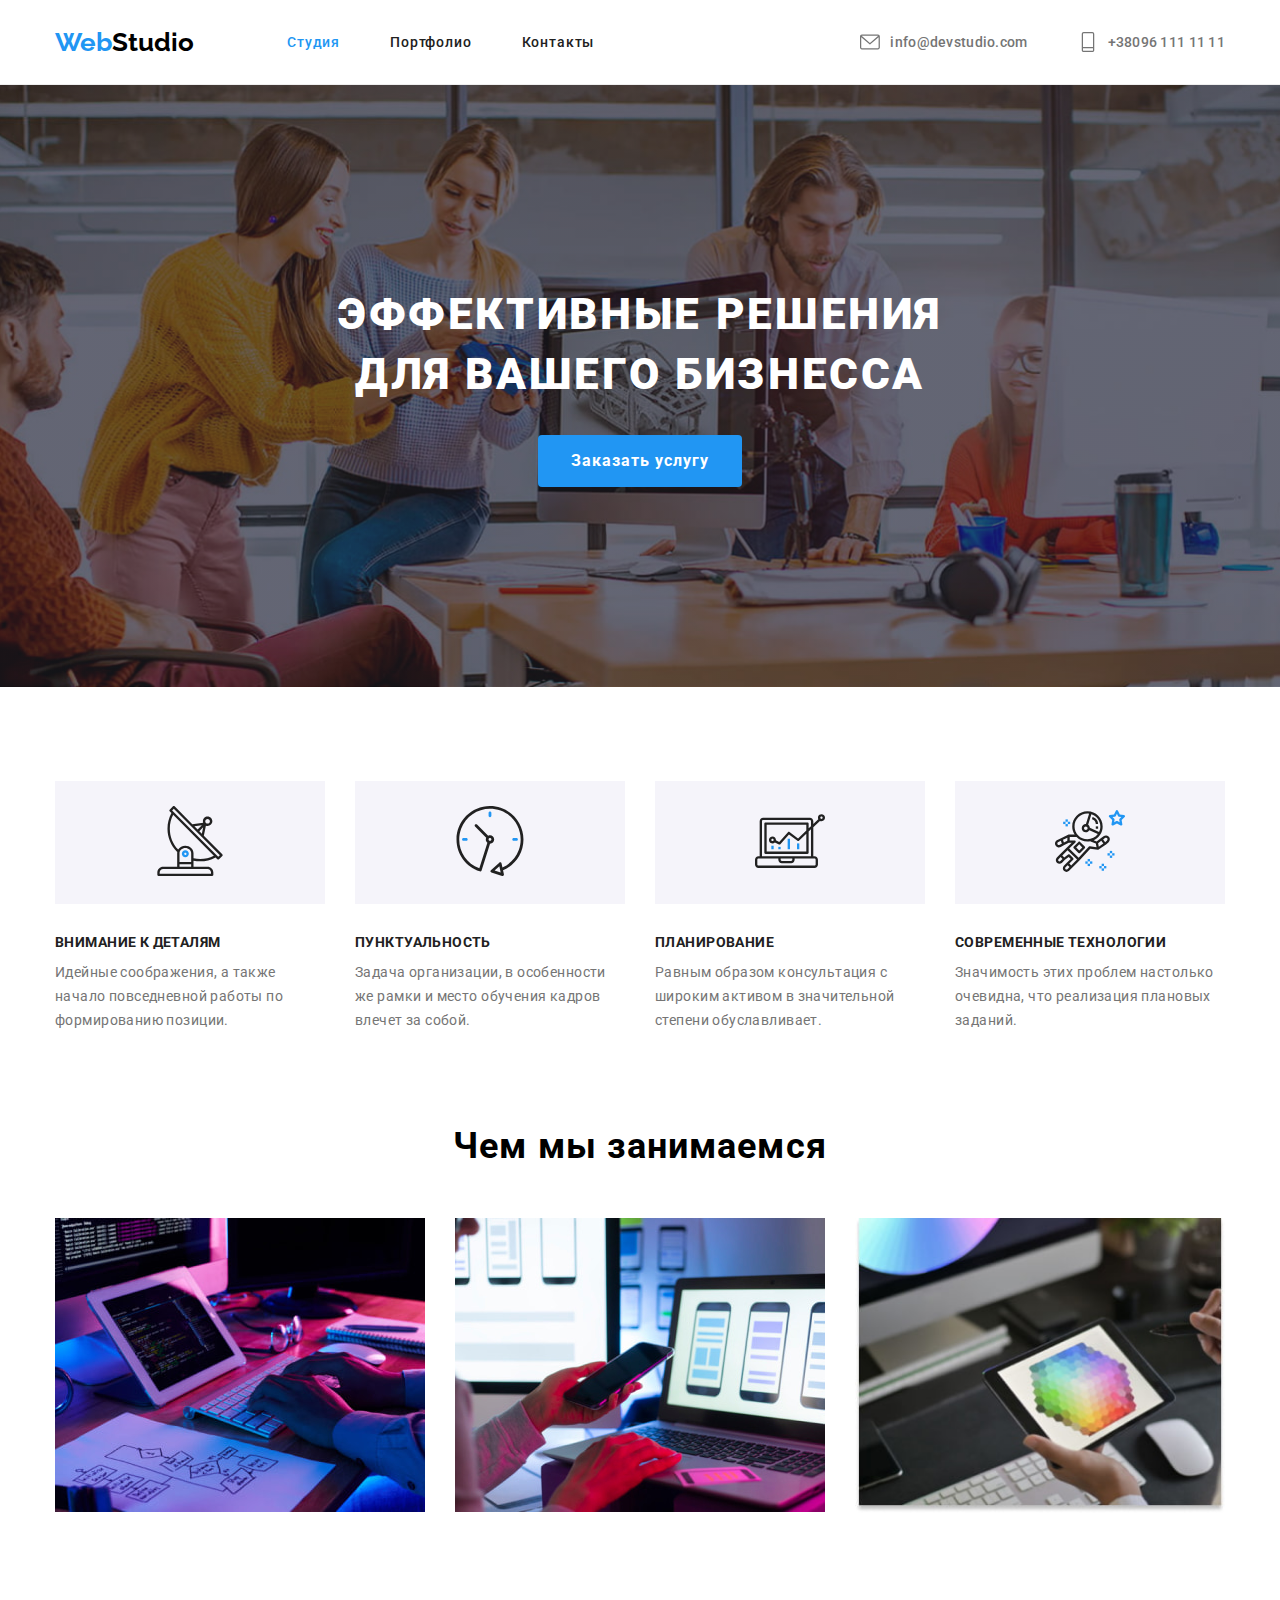
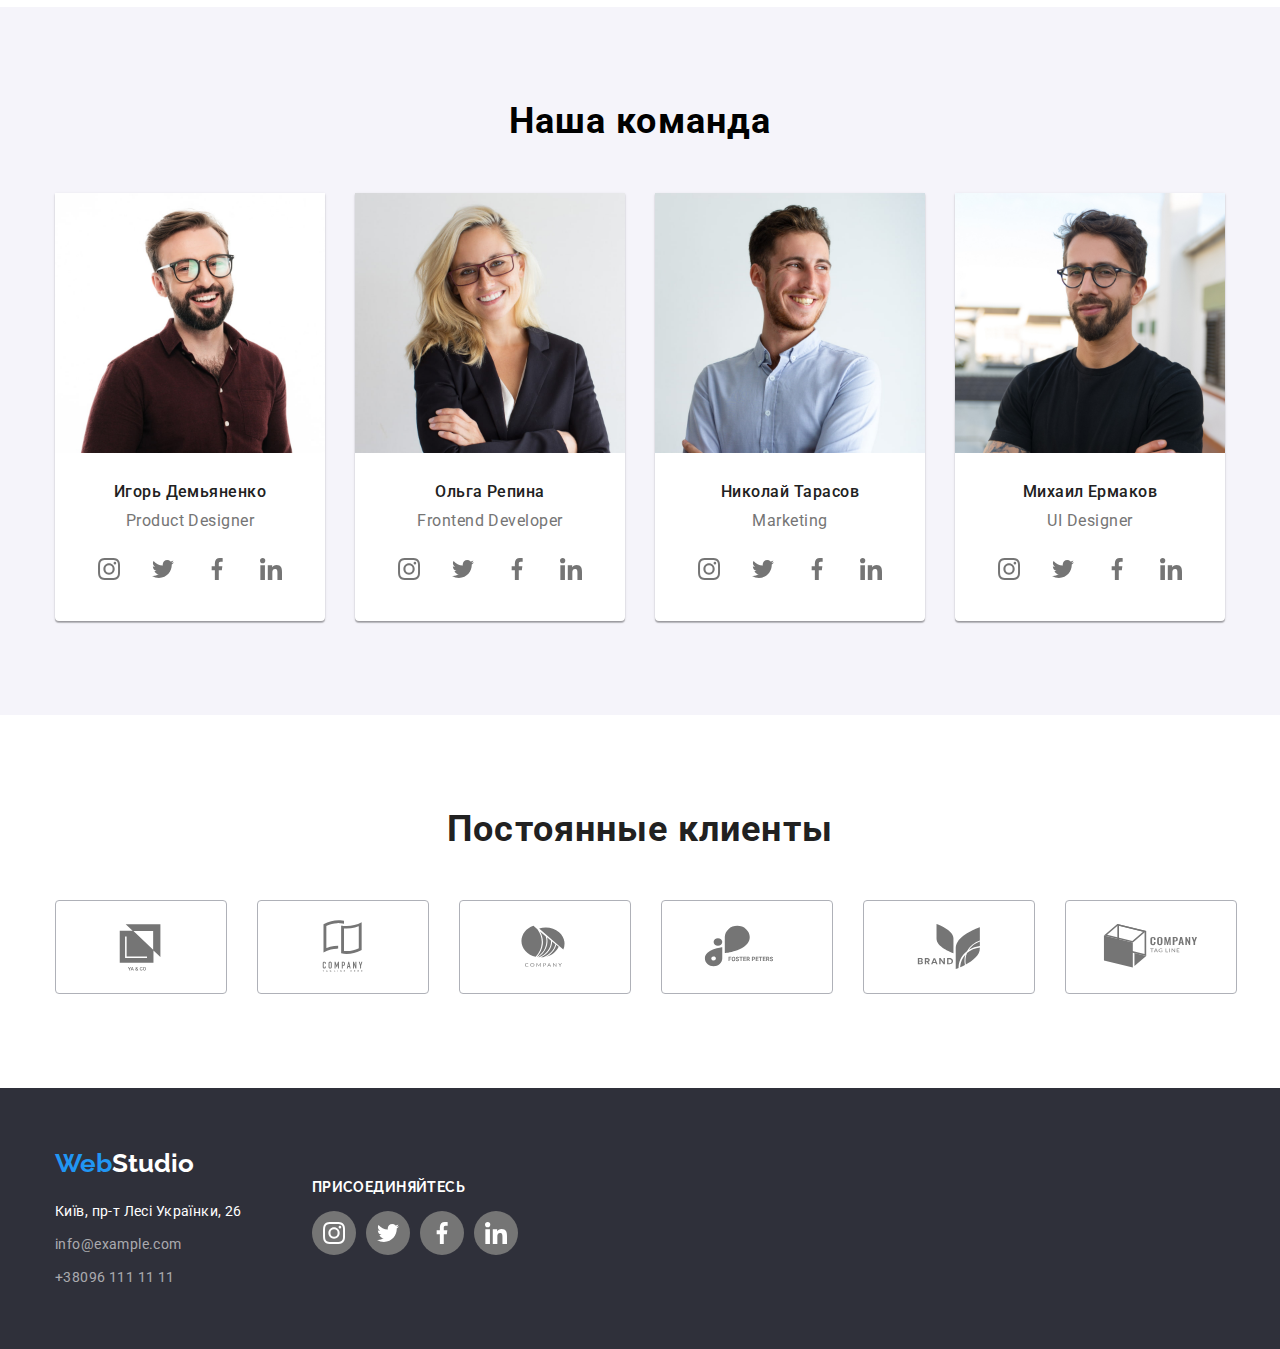
==== index.html @ 3bc52d1e "Initial commit" ====
<!DOCTYPE html>
<html lang="ru">
  <head>
    <meta charset="UTF-8" />
    <meta http-equiv="X-UA-Compatible" content="IE=edge" />
    <meta name="viewport" content="width=device-width, initial-scale=1.0" />
    <title>WebStudio</title>
    <link rel="preconnect" href="https://fonts.googleapis.com" />
    <link rel="preconnect" href="https://fonts.gstatic.com" crossorigin />
    <link
      href="https://fonts.googleapis.com/css2?family=Raleway:wght@700&family=Roboto:wght@400;500;700;900&display=swap"
      rel="stylesheet"
    />
    <link
      rel="stylesheet"
      href="https://cdnjs.cloudflare.com/ajax/libs/modern-normalize/1.1.0/modern-normalize.min.css"
    />
    <link rel="stylesheet" href="./css/style.css" />
  </head>
  <body>
    <header class="header">
      <div class="header-container container">
        <nav class="nav-container">
          <a class="link logo" href="#"
            >Web<span class="logo dark">Studio</span>
          </a>
          <ul class="nav-list list">
            <li>
              <a class="nav-link current link" href="#">Студия</a>
            </li>
            <li>
              <a class="nav-link link" href="./portfolio.html">Портфолио</a>
            </li>
            <li>
              <a class="nav-link link" href="#">Контакты</a>
            </li>
          </ul>
        </nav>
        <ul class="contact-list list">
          <li>
            <a class="contact-link link" href="mailto:info@devstudio.com">
              <svg width="20" height="20">
                <use href="./img/icons.svg#mail"></use>
              </svg>info@devstudio.com</a>
          </li>
          <li>
            <a class="contact-link link" href="tel:+380961111111">
              <svg  width="20" height="20">
                <use href="./img/icons.svg#phone"></use></svg>+38096 111 11 11
              </a>
          </li>
        </ul>
      </div>
    </header>
    <main>
      <section class="hero">
        <div class="container">
          <h1 class="hero-title">Эффективные решения для вашего бизнесса</h1>
          <button class="hero-button" type="button">Заказать услугу</button>
        </div>
      </section>
      <section class="section">
        <div class="container">
          <ul class="collection-list list">
            <li class="collection-list-card">
              <span class="collection-icon">
                <svg width="70" height="70">
                  <use href="./img/icons.svg#antenna"></use></svg></span>
              <h3 class="collection-title">Внимание к деталям</h3>
              <p class="collection-deskript">
                Идейные соображения, а также начало повседневной работы по
                формированию позиции.
              </p>
            </li>
            <li class="collection-list-card">
              <span class="collection-icon">
                <svg width="70" height="70">
                  <use href="./img/icons.svg#clock"></use></svg></span>
              <h3 class="collection-title">Пунктуальность</h3>
              <p class="collection-deskript">
                Задача организации, в особенности же рамки и место обучения
                кадров влечет за собой.
              </p>
            </li>
            <li class="collection-list-card">
              <span class="collection-icon">
                <svg width="70" height="70">
                  <use href="./img/icons.svg#diagram"></use></svg></span>
              <h3 class="collection-title">Планирование</h3>
              <p class="collection-deskript">
                Равным образом консультация с широким активом в значительной
                степени обуславливает.
              </p>
            </li>
            <li class="collection-list-card">
              <span class="collection-icon">
                <svg width="70" height="70">
                  <use href="./img/icons.svg#astronaut"></use></svg></span>
              <h3 class="collection-title">Современные технологии</h3>
              <p class="collection-deskript">
                Значимость этих проблем настолько очевидна, что реализация
                плановых заданий.
              </p>
            </li>
          </ul>
        </div>
      </section>
      <section class="topic section">
        <div class="topic-container container">
          <h2 class="topic-title">Чем мы занимаемся</h2>
          <ul class="topic-list list">
            <li>
              <img
                src="./img/develop.jpg"
                width="370"
                height="294"
                alt="разработка сайтов"
              />
            </li>
            <li>
              <img
                src="./img/app.jpg"
                width="370"
                height="294"
                alt="разработка приложений"/>
            </li>
            <li>
              <img
                src="./img/grafic.jpg"
                width="370"
                height="294"
                alt="графика"
              />
            </li>
          </ul>
        </div>
      </section>
      <section class="tim section">
        <div class="container">
          <h2 class="topic-title">Наша команда</h2>
          <ul class="tim-list list">
            <li class="tim-card">
              <img
                src="./img/demyanenko.jpg"
                width="270"
                height="260"
                alt="Демьяненко"/>
              <div class="tim-wrap">
                <h3 class="title">Игорь Демьяненко</h3>
                <p class="text">Product Designer</p>
                <ul class="icons list">
                  <li>
                    <a
                      class="social-icons link"
                      href="#"
                      target="_blank"
                      rel="noopener noreferrer"
                      aria-label="instagram">
                      <svg width="22" height="22">
                        <use href="./img/icons.svg#instagram"></use>
                      </svg>
                    </a>
                  </li>
                  <li>
                    <a
                      class="social-icons link"
                      href="#"
                      target="_blank"
                      rel="noopener noreferrer"
                      aria-label="twitter">
                      <svg width="22" height="22">
                        <use href="./img/icons.svg#twitter"></use>
                      </svg>
                    </a>
                  </li>
                  <li>
                    <a
                      class="social-icons link"
                      href="#"
                      target="_blank"
                      rel="noopener noreferrer"
                      aria-label="facebook">
                      <svg width="22" height="22">
                        <use href="./img/icons.svg#facebook"></use>
                      </svg>
                    </a>
                  </li>
                  <li>
                    <a
                      class="social-icons link"
                      href="#"
                      target="_blank"
                      rel="noopener noreferrer"
                      aria-label="linkedin">
                      <svg width="22" height="22">
                        <use href="./img/icons.svg#linkedin"></use>
                      </svg>
                    </a>
                  </li>
                </ul>
              </div>
            </li>
            <li class="tim-card">
              <img
                src="./img/repina.jpg"
                width="270"
                height="260"
                alt="Репина"/>
              <div class="tim-wrap">
                <h3 class="title">Ольга Репина</h3>
                <p class="text">Frontend Developer</p>
                <ul class="icons list">
                  <li>
                    <a
                      class="social-icons link"
                      href="#"
                      target="_blank"
                      rel="noopener noreferrer"
                      aria-label="instagram">
                      <svg width="22" height="22">
                        <use href="./img/icons.svg#instagram"></use>
                      </svg>
                    </a>
                  </li>
                  <li>
                    <a
                      class="social-icons link"
                      href="#"
                      target="_blank"
                      rel="noopener noreferrer"
                      aria-label="twitter">
                      <svg width="22" height="22">
                        <use href="./img/icons.svg#twitter"></use>
                      </svg>
                    </a>
                  </li>
                  <li>
                    <a
                      class="social-icons link"
                      href="#"
                      target="_blank"
                      rel="noopener noreferrer"
                      aria-label="facebook">
                      <svg width="22" height="22">
                        <use href="./img/icons.svg#facebook"></use>
                      </svg>
                    </a>
                  </li>
                  <li>
                    <a
                      class="social-icons link"
                      href="#"
                      target="_blank"
                      rel="noopener noreferrer"
                      aria-label="linkedin">
                      <svg width="22" height="22">
                        <use href="./img/icons.svg#linkedin"></use>
                      </svg>
                    </a>
                  </li>
                </ul>
              </div>
            </li>
            <li class="tim-card">
              <img
                src="./img/tarasov.jpg"
                width="270"
                height="260"
                alt="Тарасов"/>
              <div class="tim-wrap">
                <h3 class="title">Николай Тарасов</h3>
                <p class="text">Marketing</p>
                <ul class="icons list">
                  <li>
                    <a
                      class="social-icons link"
                      href="#"
                      target="_blank"
                      rel="noopener noreferrer"
                      aria-label="instagram">
                      <svg width="22" height="22">
                        <use href="./img/icons.svg#instagram"></use>
                      </svg>
                    </a>
                  </li>
                  <li>
                    <a
                      class="social-icons link"
                      href="#"
                      target="_blank"
                      rel="noopener noreferrer"
                      aria-label="twitter">
                      <svg width="22" height="22">
                        <use href="./img/icons.svg#twitter"></use>
                      </svg>
                    </a>
                  </li>
                  <li>
                    <a
                      class="social-icons link"
                      href="#"
                      target="_blank"
                      rel="noopener noreferrer"
                      aria-label="facebook">
                      <svg width="22" height="22">
                        <use href="./img/icons.svg#facebook"></use>
                      </svg>
                    </a>
                  </li>
                  <li>
                    <a
                      class="social-icons link"
                      href="#"
                      target="_blank"
                      rel="noopener noreferrer"
                      aria-label="linkedin">
                      <svg width="22" height="22">
                        <use href="./img/icons.svg#linkedin"></use>
                      </svg>
                    </a>
                  </li>
                </ul>
              </div>
            </li>
            <li class="tim-card">
              <img
                src="./img/ermakov.jpg"
                width="270"
                height="260"
                alt="Ермаков"/>
              <div class="tim-wrap">
                <h3 class="title">Михаил Ермаков</h3>
                <p class="text">UI Designer</p>
                <ul class="icons list">
                  <li>
                    <a
                      class="social-icons link"
                      href="#"
                      target="_blank"
                      rel="noopener noreferrer"
                      aria-label="instagram">
                      <svg width="22" height="22">
                        <use href="./img/icons.svg#instagram"></use>
                      </svg>
                    </a>
                  </li>
                  <li>
                    <a
                      href="#"
                      target="_blank"
                      class="link social-icons"
                      rel="noopener noreferrer"
                      aria-label="twitter">
                      <svg width="22" height="22">
                        <use href="./img/icons.svg#twitter"></use>
                      </svg>
                    </a>
                  </li>
                  <li>
                    <a
                      href="#"
                      target="_blank"
                      class="link social-icons"
                      rel="noopener noreferrer"
                      aria-label="facebook">
                      <svg width="22" height="22">
                        <use href="./img/icons.svg#facebook"></use></svg></a>
                  </li>
                  <li>
                    <a
                      href="#"
                      target="_blank"
                      class="link social-icons"
                      rel="noopener noreferrer"
                      aria-label="linkedin"
                      ><svg width="22" height="22">
                        <use href="./img/icons.svg#linkedin"></use>
                      </svg>
                    </a>
                  </li>
                </ul>
              </div>
            </li>
          </ul>
        </div>
      </section>
      <section class="section">
        <div class="container">
          <h2 class="clients-title">Постоянные клиенты</h2>
          <ul class="clients list">
            <li class="clients-card">
              <a
                class="clients-icon link"
                href="#"
                target="_blank"
                rel="noopener noreferrer"
                aria-label="logo-1"
                ><svg width="106" height="60">
                  <use href="./img/icons.svg#logo-1"></use></svg></a>
            </li>
            <li class="clients-card">
              <a
                class="clients-icon link"
                href="#"
                target="_blank"
                rel="noopener noreferrer"
                aria-label="logo-2"
                ><svg width="106" height="60">
                  <use href="./img/icons.svg#logo-2"></use></svg></a>
            </li>
            <li class="clients-card">
              <a
                class="clients-icon link"
                href="#"
                target="_blank"
                rel="noopener noreferrer"
                aria-label="logo-3"
                ><svg width="106" height="60">
                  <use href="./img/icons.svg#logo-3"></use>
                </svg>
              </a>
            </li>
            <li class="clients-card">
              <a
                class="clients-icon link"
                href="#"
                target="_blank"
                rel="noopener noreferrer"
                aria-label="logo-4"
                ><svg width="106" height="60">
                  <use href="./img/icons.svg#logo-4"></use></svg></a>
            </li>
            <li class="clients-card">
              <a
                class="clients-icon link"
                href="#"
                target="_blank"
                rel="noopener noreferrer"
                aria-label="logo-5"
                ><svg width="106" height="60">
                  <use href="./img/icons.svg#logo-5"></use>
                </svg>
              </a>
            </li>
            <li class="clients-card">
              <a
                class="clients-icon link"
                href="#"
                target="_blank"
                rel="noopener noreferrer"
                aria-label="logo-6"
                ><svg width="106" height="60">
                  <use href="./img/icons.svg#logo-6"></use></svg></a>
            </li>
          </ul>
        </div>
      </section>
    </main>
    <footer class="footer section">
      <div class="container">
        <a class="link logo" href="#"
          >Web<span class="logo light">Studio</span>
        </a>
        <div class="footer-wrap">
          <address class="address">
            <ul class="list">
              <li class="address-collection">
                <a
                  class="address-link accent link"
                  href="https://goo.gl/maps/NY9jB76HG3i3NCJy5"
                  rel="noreferrer noopener nofollow"
                  target="_blank"
                  >Київ, пр-т Лесі Українки, 26
                </a>
              </li>
              <li class="address-collection">
                <a class="address-link link" href="mailto:info@example.com"
                  >info@example.com
                </a>
              </li>
              <li class="address-collection">
                <a class="address-link link" href="tel:+380991111111"
                  >+38096 111 11 11
                </a>
              </li>
            </ul>
          </address>
          <div class="footer-wrap-right">
            <h2 class="footer-title">Присоединяйтесь</h2>
            <ul class="icons list">
              <li>
                <a
                  class="social-icons icons-footer link"
                  href="#"
                  target="_blank"
                  rel="noopener noreferrer"
                  aria-label="instagram">
                  <svg width="22" height="22">
                    <use href="./img/icons.svg#instagram"></use>
                  </svg>
                </a>
              </li>
              <li>
                <a
                  class="social-icons icons-footer link"
                  href="#"
                  target="_blank"
                  rel="noopener noreferrer"
                  aria-label="twitter">
                  <svg width="22" height="22">
                    <use href="./img/icons.svg#twitter"></use>
                  </svg>
                </a>
              </li>
              <li>
                <a
                  class="social-icons icons-footer link"
                  href="#"
                  target="_blank"
                  rel="noopener noreferrer"
                  aria-label="facebook">
                  <svg width="22" height="22">
                    <use href="./img/icons.svg#facebook"></use>
                  </svg>
                </a>
              </li>
              <li>
                <a
                  class="social-icons icons-footer link"
                  href="#"
                  target="_blank"
                  rel="noopener noreferrer"
                  aria-label="linkedin">
                  <svg width="22" height="22">
                    <use href="./img/icons.svg#linkedin"></use>
                  </svg>
                </a>
              </li>
            </ul>
          </div>
        </div>
      </div>
    </footer>
  </body>
</html>
---- css/style.css ----
:root {
  --main-font: "Roboto", "sans-serif";
  --secondary-font: "Raleway";
  --color-blue: #2196f3;
  --hover-color-blue: #188ce8;
  --text-color-black: #212121;
  --text-color-wight: #ffffff;
  --background-color-darck: #2f303a;
  --background-light: #f5f4fa;
  --text-color-gray: #757575;
  --logo-color-darck: #000000;
  --address-text-color: rgba(255, 255, 255, 0.6);
  --border-color: #eeeeee;
  --border-color-gray:#AFB1B8;
  --linear-gradient: rgba(47, 48, 58, 0.4);
}
*,
*::before,
*::after {
 box-sizing:border-box;
}
html {
  box-sizing:inherit;
}
h1,
h2,
h3,
h4,
p {
  margin: 0;
}

ul,
ol {
  padding: 0;
  margin: 0;
}
img {
  display: block;
  max-width: 100%;
  height: auto;
}
body {
  font-family: var(--main-font);
  /* color: var(--text-color-black); */
  font-style: normal;
  font-size: 14px;
}
.link {
  text-decoration: none;
}
.link:hover {
  color: var(--color-blue);
  fill: var(--color-blue);
}
.nav-link {
  display: block;
  padding: 32px 0;
  color: var(--text-color-black);
  font-weight: 500;
  font-size: 14px;
  line-height: calc(16 / 14);
  letter-spacing: 0.06em;
}
.nav-link.current {
  color: var(--color-blue);
}
.nav-linkcurrent::before {
  display: block;
  width: 100%;
  height: 4px;
  border-radius: 4em;
}
.nav-list {
  display: flex;
  gap: 50px;
}
.logo {
  font-family: var(--secondary-font);
  font-weight: 700;
  font-size: 26px;
  line-height: 1.19;
  color: var(--color-blue);
}
.contact-link {
  display: flex;
  align-items: center;
  gap: 10px;
  padding: 32px 0;
  font-weight: 500;
  font-size: 14px;
  line-height: calc(16 / 14);
  letter-spacing: 0.02em;
  color: var(--text-color-gray);
  fill: var(--text-color-gray);
}
.dark {
  color: var(--logo-color-darck);
}
.dark:hover {
  color: var(--logo-color-darck);
}
.light {
  color: var(--text-color-wight);
}
.list {
  list-style-type: none;
}
.contact-list {
  display: flex;
  gap: 50px;
}
.item {
  line-height: 2;
  color: var(--text-color-grey);
}
.hero {
  background-image:linear-gradient(to right, rgba(47, 48, 58, 0.4), rgba(47, 48, 58, 0.4)), url(../img/buground_img.jpg);
  background-position: center;
  background-size: cover;
  background-repeat: no-repeat;
  background-color: var(--background-color-darck);
  color: var(--text-color-wight);
  margin: 0 auto;
  padding: 200px 0;
  max-width: 1600px;
  text-align: center;
}
.hero-title {
  margin-left: auto;
  margin-right: auto;
  width: 696px;
  margin-bottom: 0%;
  font-weight: 900;
  font-size: 44px;
  line-height: 1.36;
  letter-spacing: 0.06em;
  text-transform: uppercase;
}
.hero-button {
  margin-top: 30px;
  padding: 10px 32px;
  background-color: var(--color-blue);
  color: var(--text-color-wight);
  font-family: inherit;
  font-weight: 700;
  font-size: 16px;
  line-height: calc(30 / 16);
  letter-spacing: 0.06em;
  border: 1px solid transparent;
  border-radius: 4px;
  cursor: pointer;
}
button:hover {
  background-color: var(--hover-color-blue);
  color: var(--text-color-wight);
}
.section {
  padding: 94px 0;
}
.collection-list {
  display: flex;
  gap: 30px;
}
.collection-icon {
  display: block;
  align-content: center;
  background-color:var(--background-light);
  padding: 25px 100px;
}
.collection-title {
  margin-top: 30px;
  font-size: 14px;
  line-height: calc(16 / 14);
  letter-spacing: 0.03em;
  color: var(--text-color-black);
  text-transform: uppercase;
}
.collection-list-card {
  width: 270px;
}
.selection {
  padding: 6px 22px;
  background-color: var(--background-light);
  color: var(--text-color-black);
  font-weight: 500;
  font-size: 16px;
  line-height: calc(26 / 16);
  letter-spacing: 0.03em;
  border-radius: 4px;
  cursor: pointer;
  border-color: transparent;
}
.selection:hover {
  background-color: var(--background-light);
  color: var(--text-color-black);
  filter: drop-shadow(0px 4px 4px rgba(0, 0, 0, 0.25));
}
.selection:focus {
  background-color: var(--hover-color-blue);
  color: var(--text-color-wight);
}
.collection-deskript {
  color: var(--text-color-gray);
  margin-top: 10px;
  text-align: left;
  font-size: 14px;
  line-height: calc(24 / 14);
  letter-spacing: 0.03em;
}
.text {
  margin-top: 10px;
  color: var(--text-color-gray);
  font-size: 16px;
  line-height: 1.18;
  letter-spacing: 0.03em;
  text-align: center;
}
.topic {
  padding-top: 0;
}
.topic-title {
  text-align: center;
  font-size: 36px;
  line-height: 1.16;
  letter-spacing: 0.03em;
}
.topic-list {
  margin-top: 50px;
  display: flex;
  gap: 30px;
}
.topic-container {
  display: flex;
  justify-content: center;
  flex-wrap: wrap;
}
.tim {
  background-color: var(--background-light);
}
.tim-list {
  display: flex;
  margin-top: 50px;
  gap: 30px;
}
.tim-card {
  width: 270px;
  background-color: var(--text-color-wight);
  box-shadow: 0px 1px 3px rgba(0, 0, 0, 0.12), 0px 1px 1px rgba(0, 0, 0, 0.14),
    0px 2px 1px rgba(0, 0, 0, 0.2);
  border-radius: 0px 0px 4px 4px;
}
.tim-wrap {
  padding: 30px 10px;
}
.title {
  font-weight: 500;
  font-size: 16px;
  line-height: 1.18;
  color: var(--text-color-black);
  text-align: center;
  letter-spacing: 0.03em;
}
.visually-hidden {
  position: absolute;
  width: 1px;
  height: 1px;
  margin: -1px;
  border: 0;
  padding: 0;
  white-space: nowrap;
  clip-path: inset(100%);
  clip: rect(0 0 0 0);
  overflow: hidden;
}
.footer {
  background-color: var(--background-color-darck);
  padding: 60px 0;
}
.address {
  font-style: normal;
  margin-top: 20px;
}
.address-link {
  color: var(--address-text-color);
  font-size: 14px;
  line-height: calc(24 / 14);
  letter-spacing: 0.03em;
}
.accent {
  color: var(--text-color-wight);
}
.address-collection {
  margin-bottom: 9px;
}
.address-collection:last-child {
  margin-bottom: 0px;
}
.project-wrap {
  width: 370px;
}

.project-card {
  margin-top: 0;
  padding: 20px 24px;
  border: 1px solid var(--border-color);
  border-top: 0;
}
.project-wrap:hover {
  box-shadow: 0px 4px 4px rgba(0, 0, 0, 0.25);
}
.project-title {
  font-weight: 700;
  font-size: 18px;
  line-height: calc(36 / 18);
  letter-spacing: 0.06em;
  color: var(--text-color-black);
}
.project-descript {
  margin-top: 4px;
  font-size: 16px;
  line-height: calc(30 / 16);
  letter-spacing: 0.03em;
  color: var(--text-color-gray);
}
.project-collection {
  margin-top: 50px;
  display: flex;
  flex-wrap: wrap;
  gap: 30px;
}
.container {
  width: 1200px;
  margin: 0 auto;
  padding-left: 15px;
  padding-right: 15px;
}
.header {
  border-bottom: 1px solid var(--border-color);
}
.header-container {
  display: flex;
  justify-content: space-between;
  align-items: center;
}
.nav-container {
  align-items: center;
  display: flex;
  gap: 93px;
}
.selection-list {
  display: flex;
  justify-content: center;
  gap: 8px;
}
/* icons */
.icons {
  display:
  flex;
  margin-top: 16px;
  align-items: center;
  justify-content: center;
  gap: 10px;
  /* margin: 16px 32px 30px; */
}
.social-icons {
  display: flex;
  align-items: center;
  justify-content: center;
  width: 44px;
  height: 44px;
  background-color: var(--text-color-wight);
  border-color: transparent;
  border-radius: 50%;
  fill: var(--text-color-gray);
}
.social-icons:hover {
  background-color:var(--color-blue);
  fill: var(--background-light)
}
.social-icons:focus {
  background-color:var(--color-blue);
  fill: var(--background-light)
}
.clients {
  margin-top: 50px;
  display: flex;
  /*align-items: center;*/
  /* justify-content: center; */
  /*justify-content: space-between;*/
  gap: 30px;
}
.clients-title {
  text-align: center;
  font-size: 36px;
  line-height: 1.16;
  letter-spacing: 0.03em;
  color: var(--text-color-black);
}
.clients-icon {
  display: flex;
  width: 170px;
  height: 92px;
  align-items: center;
  justify-content: center;
  /*display: block;
  padding: 16px 32px;*/
  fill: var(--text-color-gray);
}
.clients-icon:hover {
  fill: var(--color-blue);
}
.clients-icon:focus {
  fill: var(--color-blue);
}
.clients-card {
  /*padding: 16px 32px;*/
  border: 1px solid var(--border-color-gray);
  border-radius: 4px;
}
.clients-card:hover {
  border-color: var(--color-blue);
}
.clients-card:focus {
  border-color: var(--color-blue)
}
.footer-title {
  font-family: var(--secondary-font);
  color: var(--text-color-wight);
  text-transform: uppercase;
  font-size: 14px;
  line-height: calc(16/14);
  letter-spacing: 0.03em;
  
}
.footer-wrap {
  display: flex;
  gap: 70px;
}
.footer-wrap-right {
  padding-top: 1;
}
.icons-footer {
  background-color: var(--text-color-gray);
  fill: var(--text-color-wight);
 }
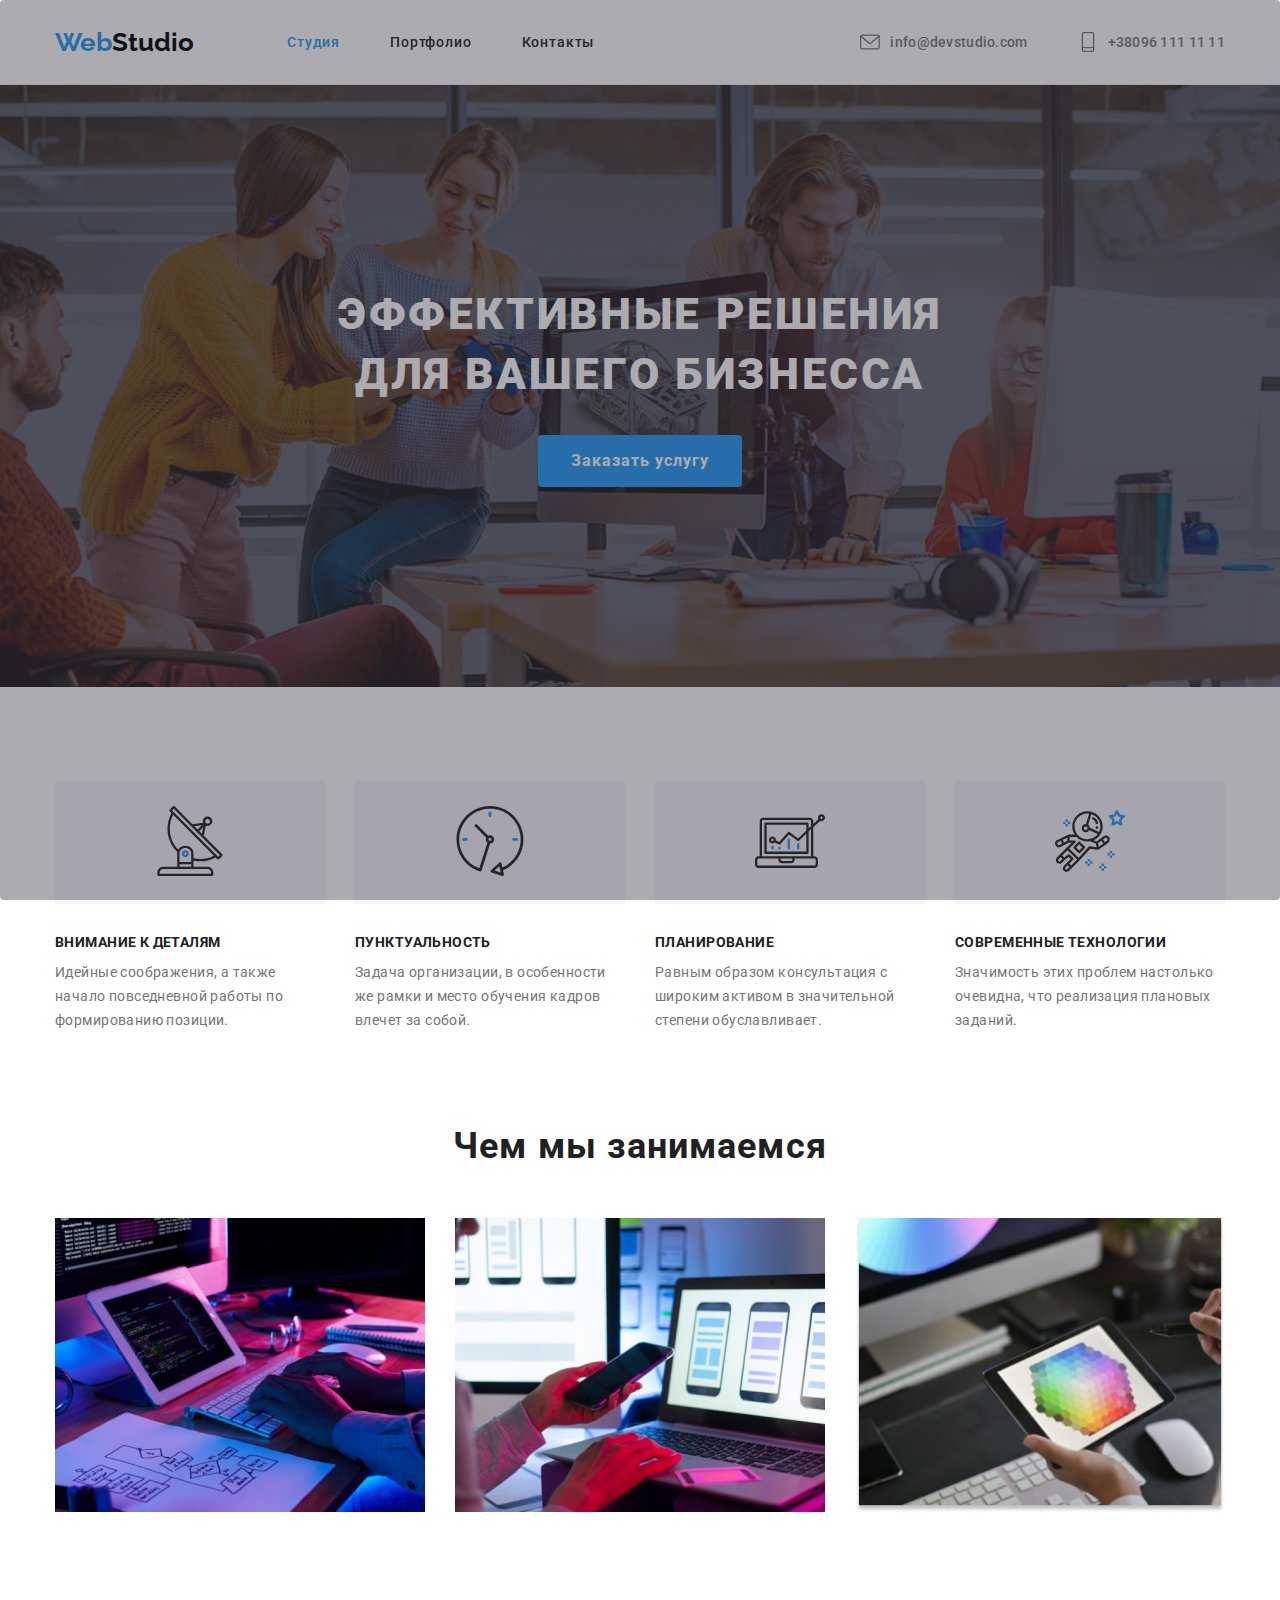
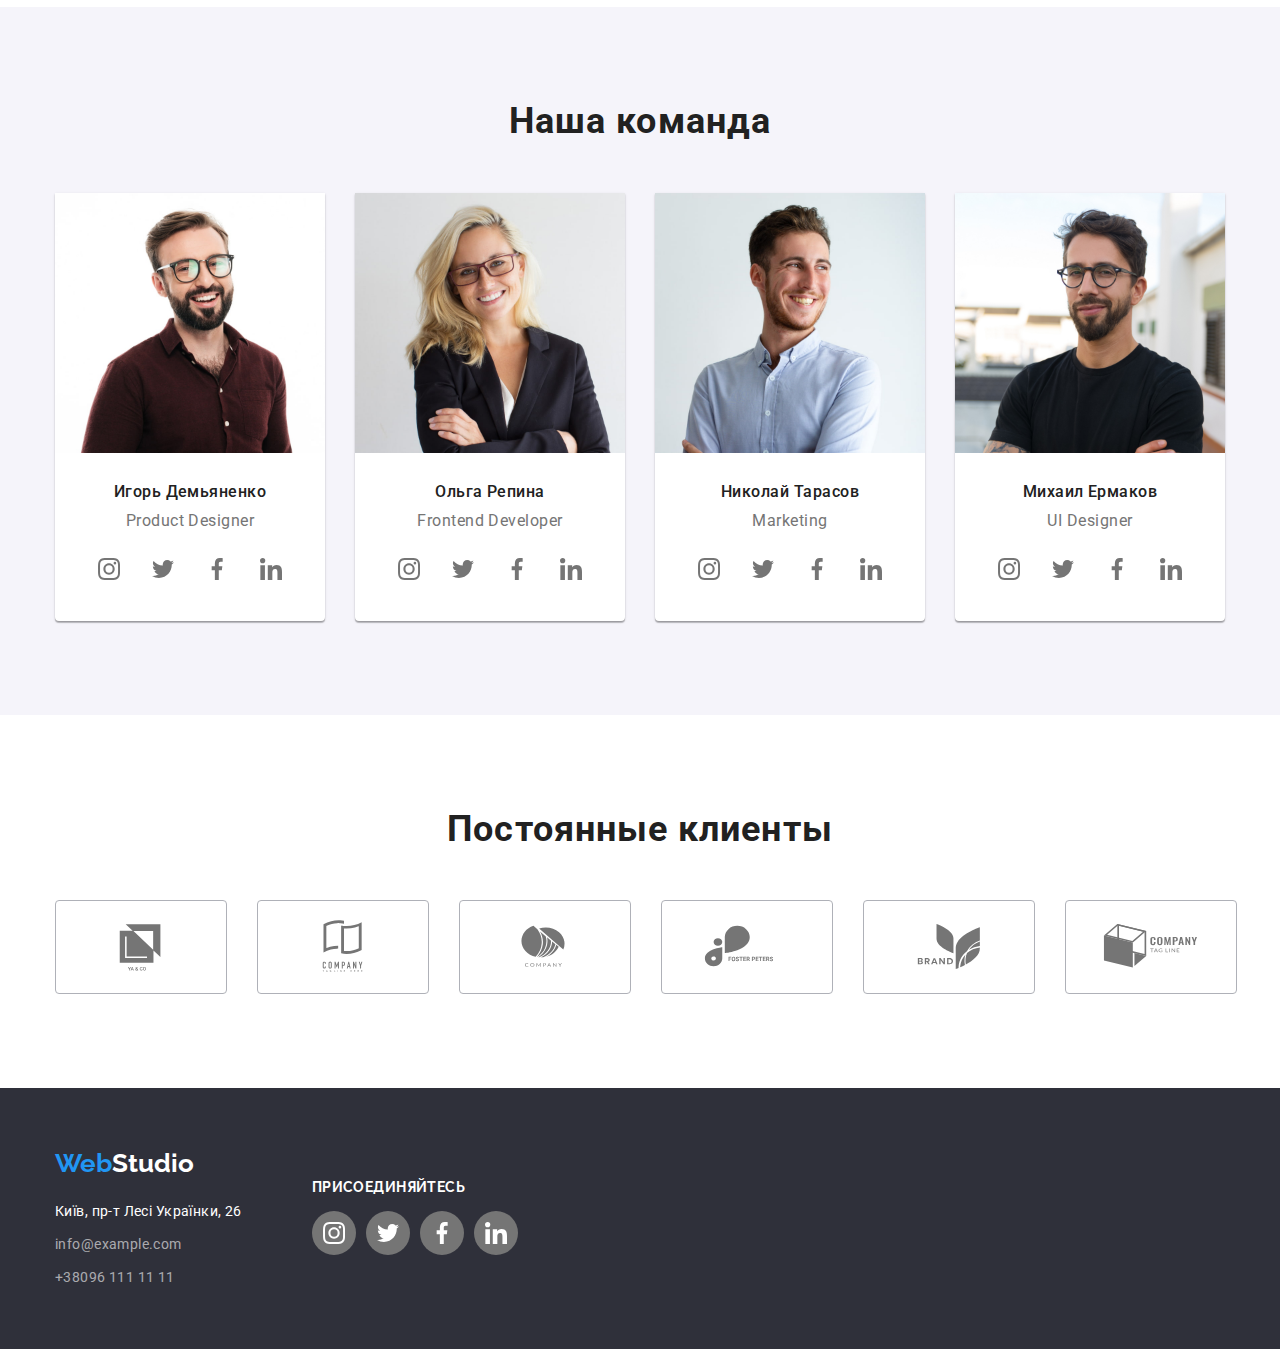
==== commit 2ac97c4b: "add modal" ====
--- a/index.html
+++ b/index.html
@@ -455,6 +455,9 @@
           </ul>
         </div>
       </section>
+      <div class="backdrop">
+        <div class="modal"></div>
+      </div>
     </main>
     <footer class="footer section">
       <div class="container">
--- a/css/style.css
+++ b/css/style.css
@@ -42,7 +42,7 @@
 }
 body {
   font-family: var(--main-font);
-  /* color: var(--text-color-black); */
+  color: var(--text-color-black); 
   font-style: normal;
   font-size: 14px;
 }
@@ -297,9 +297,9 @@
   margin-bottom: 0px;
 }
 .project-wrap {
+  position: relative;
   width: 370px;
 }
-
 .project-card {
   margin-top: 0;
   padding: 20px 24px;
@@ -307,6 +307,7 @@
   border-top: 0;
 }
 .project-wrap:hover {
+  transition: 2500ms cubic-bezier(0.4, 0, 0.2, 1);
   box-shadow: 0px 4px 4px rgba(0, 0, 0, 0.25);
 }
 .project-title {
@@ -361,7 +362,6 @@
   align-items: center;
   justify-content: center;
   gap: 10px;
-  /* margin: 16px 32px 30px; */
 }
 .social-icons {
   display: flex;
@@ -385,9 +385,6 @@
 .clients {
   margin-top: 50px;
   display: flex;
-  /*align-items: center;*/
-  /* justify-content: center; */
-  /*justify-content: space-between;*/
   gap: 30px;
 }
 .clients-title {
@@ -403,8 +400,6 @@
   height: 92px;
   align-items: center;
   justify-content: center;
-  /*display: block;
-  padding: 16px 32px;*/
   fill: var(--text-color-gray);
 }
 .clients-icon:hover {
@@ -414,7 +409,6 @@
   fill: var(--color-blue);
 }
 .clients-card {
-  /*padding: 16px 32px;*/
   border: 1px solid var(--border-color-gray);
   border-radius: 4px;
 }
@@ -443,4 +437,57 @@
 .icons-footer {
   background-color: var(--text-color-gray);
   fill: var(--text-color-wight);
- }+ }
+ /*overlay*/
+ .project-foto {
+  position: relative;
+  overflow: hidden;
+ }
+ .overlay-card {
+  position: absolute;
+  display: block;
+  padding: 63px 24px;
+  width: 100%;
+  height: 100%;
+  bottom: 0;
+  left: 0;
+  background-color:
+  var(--color-blue);
+  opacity: 0;
+  border-radius: 4px;
+  transform: translateY(100%);
+  /*transition: 2500ms cubic-bezier(0.4, 0, 0.2, 1);*/
+ }
+.overlay-text {
+  font-family: var(--main-font);
+  font-size: 18px;
+  color: var(--text-color-wight);
+  line-height: calc(28/18);
+  letter-spacing: 0.03em;
+}
+.project-wrap:hover.overlay-card {
+  transform: translateY(0);
+  transition: 2500ms cubic-bezier(0.4, 0, 0.2, 1);
+  opacity: 1;
+}
+/*modal*/
+.backdrop {
+  position: fixed;
+  top: 0;
+  left: 0;
+  width: 528px;
+  height: 581px;
+  border-radius: 4px;
+  background-color:var(--linear-gradient);
+  width: 100%;
+  height:100%;
+}
+.modal {
+  background-color:var(--text-color-wight);
+  max-width: 528px;
+  max-height: 581px;
+  position: absolute;
+  top: 50%;
+  left: 50%;
+  transform: translate(-50%, -50%);
+}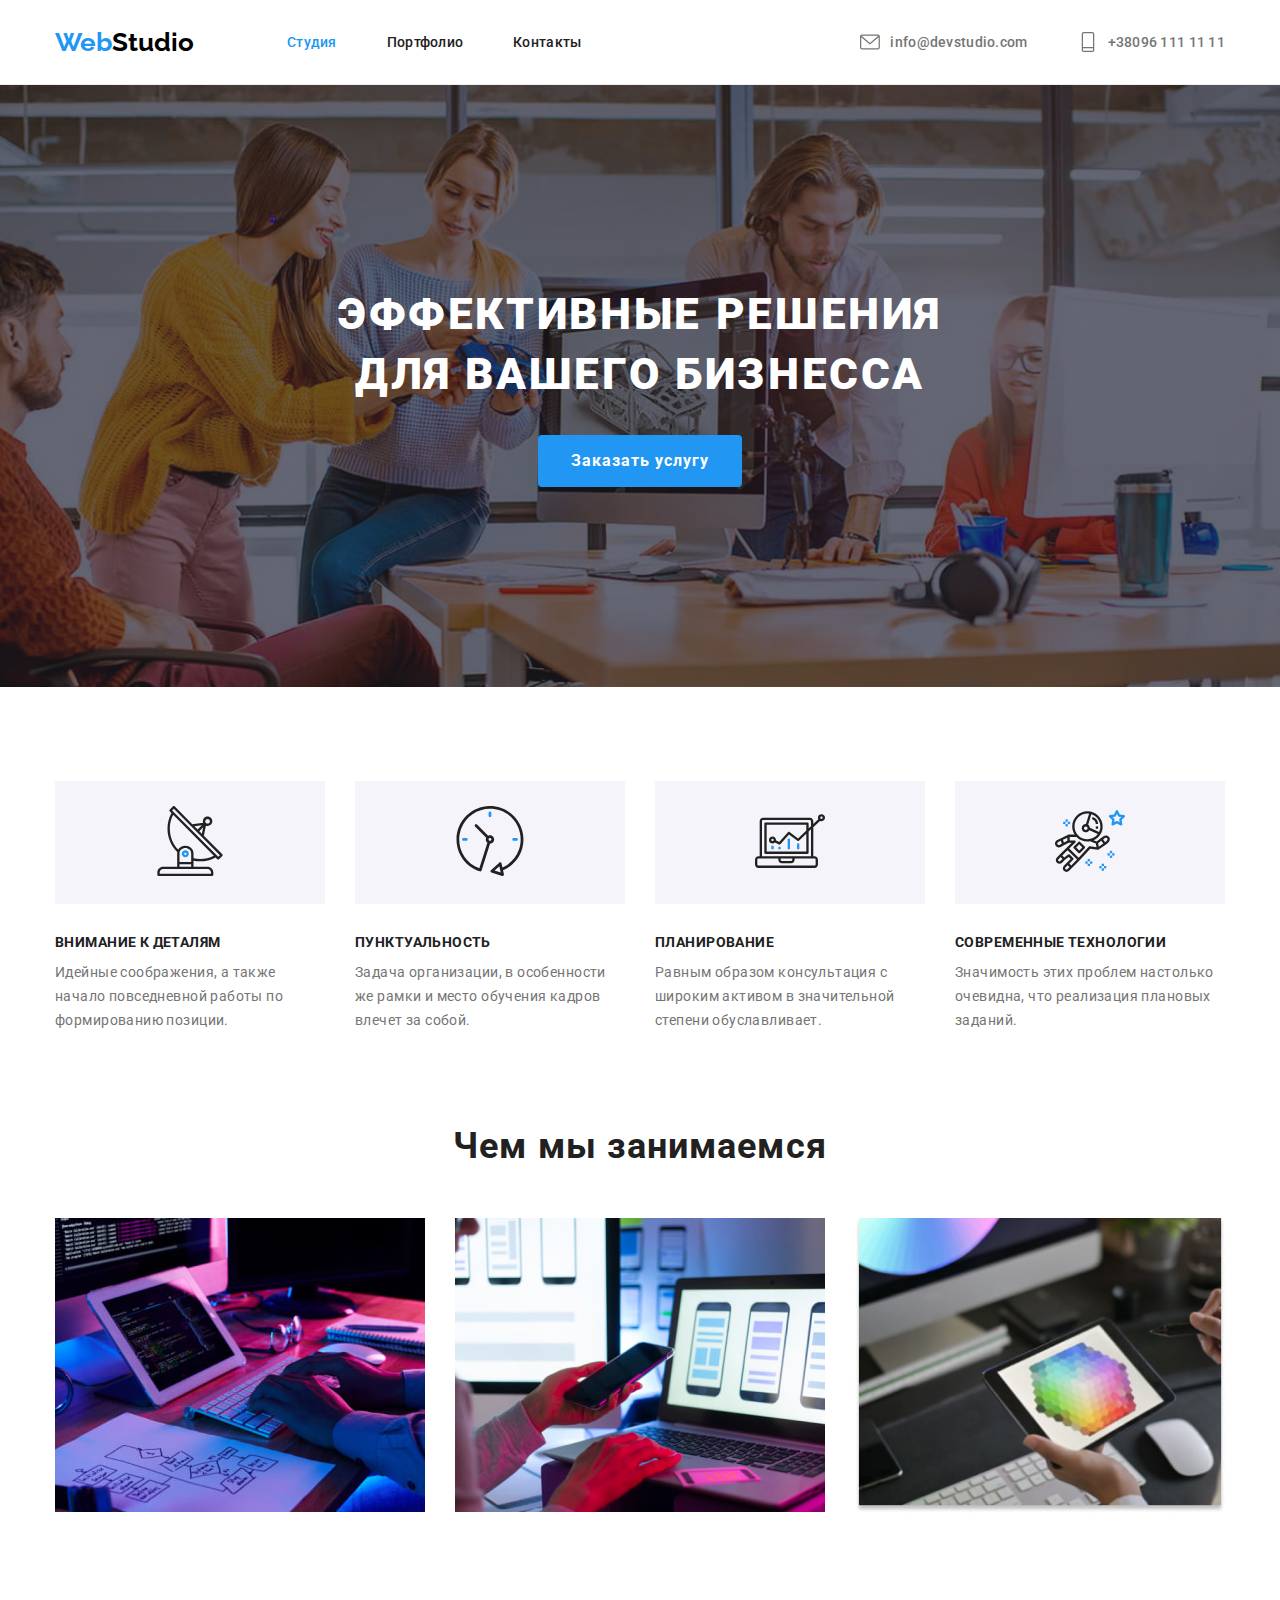
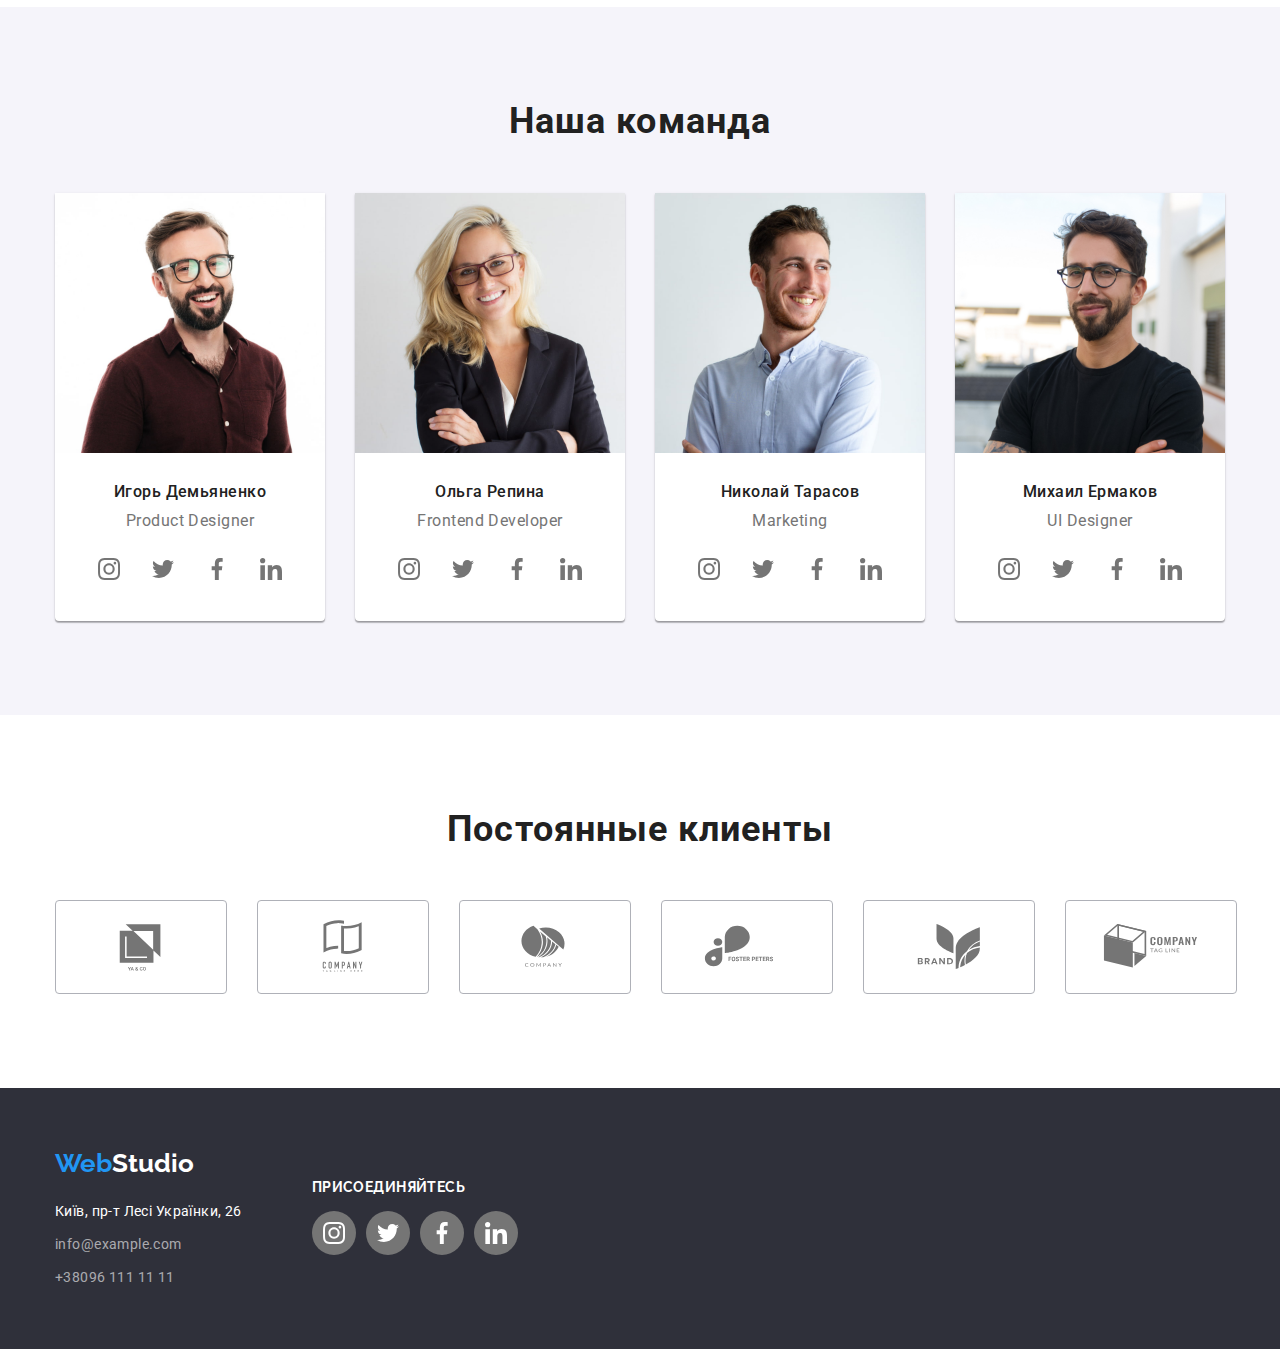
==== commit 3e636595: "add modal" ====
--- a/index.html
+++ b/index.html
@@ -455,8 +455,13 @@
           </ul>
         </div>
       </section>
-      <div class="backdrop">
-        <div class="modal"></div>
+    <div class="backdrop is-hidden">
+        <div class="modal">
+          <p>#</p>
+          <button class="modal-btn">
+          <svg width="11" height="11"><use href="#"></use></svg>
+        </button>
+        </div>
       </div>
     </main>
     <footer class="footer section">
--- a/css/style.css
+++ b/css/style.css
@@ -13,6 +13,7 @@
   --border-color: #eeeeee;
   --border-color-gray:#AFB1B8;
   --linear-gradient: rgba(47, 48, 58, 0.4);
+  --box-shadov-color:0px 4px 4px rgba(0, 0, 0, 0.25)
 }
 *,
 *::before,
@@ -60,7 +61,11 @@
   font-weight: 500;
   font-size: 14px;
   line-height: calc(16 / 14);
-  letter-spacing: 0.06em;
+  letter-spacing: 0.02em;
+  transition-duration:color;
+  transition-timing-function:
+  cubic-bezier(0.4, 0, 0.2, 1);
+  transition-duration: 250ms;
 }
 .nav-link.current {
   color: var(--color-blue);
@@ -93,6 +98,10 @@
   letter-spacing: 0.02em;
   color: var(--text-color-gray);
   fill: var(--text-color-gray);
+  /* transition-duration:var(--text-color-gray); */
+  transition-timing-function:
+  cubic-bezier(0.4, 0, 0.2, 1);
+  transition-duration: 250ms;
 }
 .dark {
   color: var(--logo-color-darck);
@@ -308,7 +317,7 @@
 }
 .project-wrap:hover {
   transition: 2500ms cubic-bezier(0.4, 0, 0.2, 1);
-  box-shadow: 0px 4px 4px rgba(0, 0, 0, 0.25);
+  box-shadow:var(--box-shadov-color);
 }
 .project-title {
   font-weight: 700;
@@ -456,7 +465,7 @@
   opacity: 0;
   border-radius: 4px;
   transform: translateY(100%);
-  /*transition: 2500ms cubic-bezier(0.4, 0, 0.2, 1);*/
+  transition: 2500ms cubic-bezier(0.4, 0, 0.2, 1);
  }
 .overlay-text {
   font-family: var(--main-font);
@@ -465,7 +474,7 @@
   line-height: calc(28/18);
   letter-spacing: 0.03em;
 }
-.project-wrap:hover.overlay-card {
+.project-foto:hover.overlay-card {
   transform: translateY(0);
   transition: 2500ms cubic-bezier(0.4, 0, 0.2, 1);
   opacity: 1;
@@ -475,19 +484,37 @@
   position: fixed;
   top: 0;
   left: 0;
+  width: 100%;
+  height: 100%;
+  border-radius: 4px;
+  z-index: 100;
+  background-color:var(--linear-gradient);
+  opacity: 1;
+  transform: opasity 250ms cubic-bezier(0.4, 0, 0.2, 1);
+}
+.backdrop.is-hidden {
+  opacity:0;
+  visibility: hidden;
+  pointer-events: none;
+}
+.backdrop.is-hidden.modal {
+transform: scale(0.9) translate(-50%, -50%);
+pointer-events: none;
+}
+.modal {
+  background-color:var(--text-color-wight);
   width: 528px;
   height: 581px;
-  border-radius: 4px;
-  background-color:var(--linear-gradient);
-  width: 100%;
-  height:100%;
-}
-.modal {
-  background-color:var(--text-color-wight);
-  max-width: 528px;
-  max-height: 581px;
   position: absolute;
   top: 50%;
   left: 50%;
-  transform: translate(-50%, -50%);
+  z-index: 1000;
+  box-shadow:var(--box-shadov-color);
+  border-radius: 4px;
+  transform: translate(-50%, -50%);scale: 1;
+  transition: transform 250ms cubic-bezier(0.4, 0, 0.2, 1);
+}
+.modal-btn {
+  background-color: var(--background-light);
+  border-radius: 4px;
 }